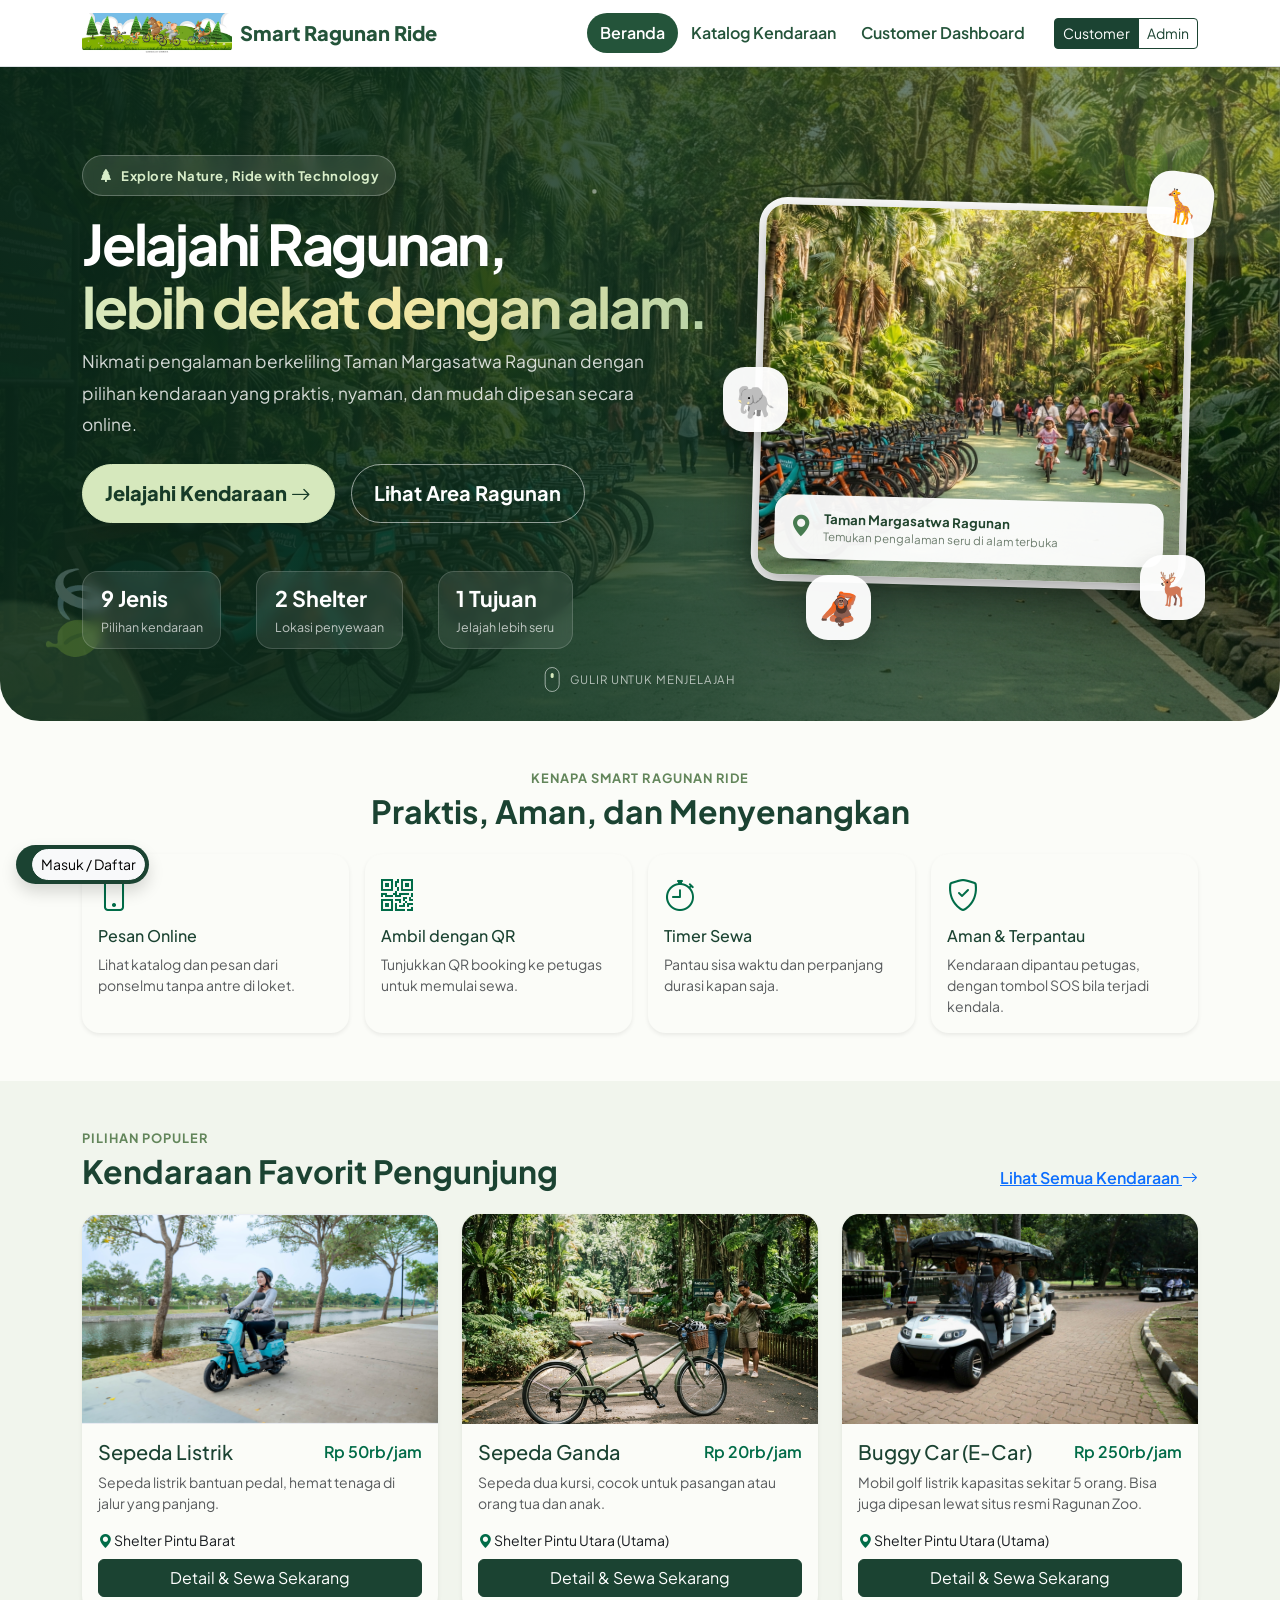
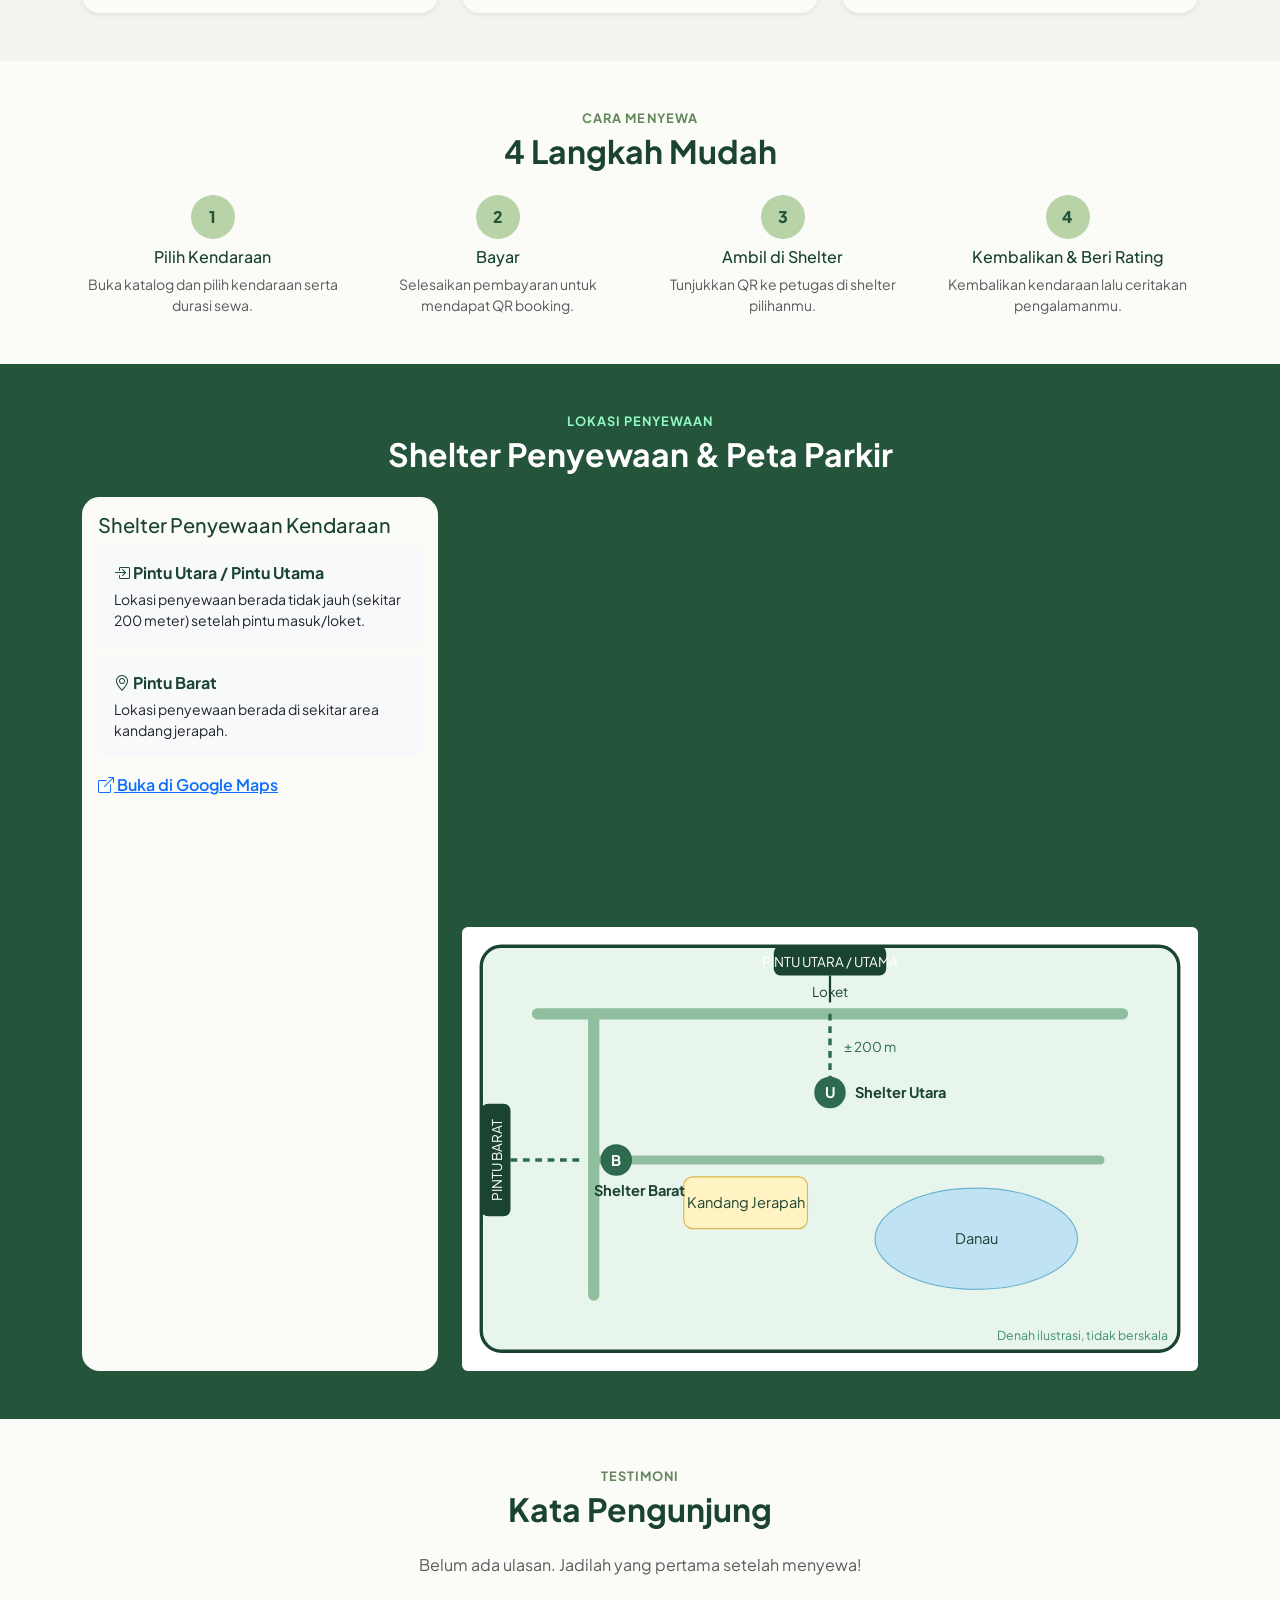
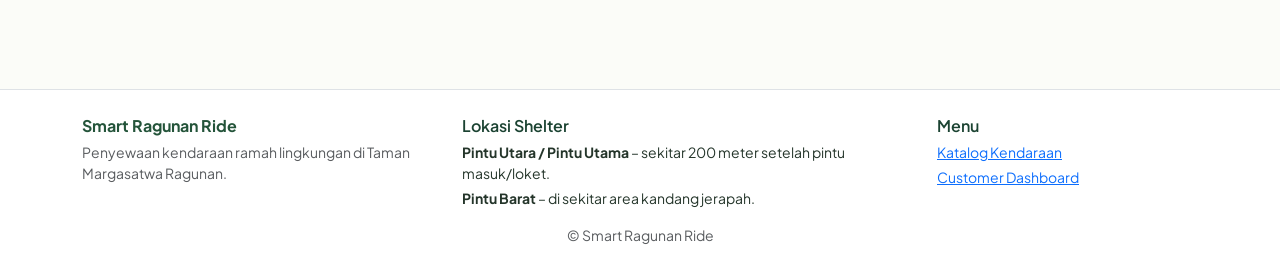
==== index.html @ 59504abb "Upload website pertama" ====
<!DOCTYPE html>
<html lang="id">
<head>
  <meta charset="UTF-8">
  <meta name="viewport" content="width=device-width, initial-scale=1">
  <meta name="description" content="Smart Ragunan Ride: penyewaan kendaraan ramah lingkungan di Taman Margasatwa Ragunan.">
  <title>Beranda | Smart Ragunan Ride</title>
  <link rel="preconnect" href="https://fonts.googleapis.com">
  <link href="https://fonts.googleapis.com/css2?family=Plus+Jakarta+Sans:wght@400;600;700;800&display=swap" rel="stylesheet">
  <link href="https://cdn.jsdelivr.net/npm/bootstrap@5.3.3/dist/css/bootstrap.min.css" rel="stylesheet">
  <link href="https://cdn.jsdelivr.net/npm/bootstrap-icons@1.11.3/font/bootstrap-icons.min.css" rel="stylesheet">
  <link rel="stylesheet" href="assets/css/style.css">
</head>
<body>
<header>
  <nav class="navbar navbar-expand-lg bg-white sticky-top border-bottom">
    <div class="container">
      <a class="navbar-brand d-flex align-items-center gap-2" href="index.html">
        <img src="assets/img/logo.jpg" alt="Logo" height="40" class="rounded" onerror="this.remove()">
        <span class="brand">Smart Ragunan Ride</span>
      </a>
      <button class="navbar-toggler" type="button" data-bs-toggle="collapse" data-bs-target="#mainNav" aria-controls="mainNav" aria-expanded="false" aria-label="Buka navigasi">
        <span class="navbar-toggler-icon"></span>
      </button>
      <div class="collapse navbar-collapse" id="mainNav">
        <ul class="navbar-nav ms-auto align-items-lg-center">
          <li class="nav-item"><a class="nav-link active" href="index.html">Beranda</a></li>
          <li class="nav-item"><a class="nav-link" href="katalog.html">Katalog Kendaraan</a></li>
          <li class="nav-item" data-only="customer"><a class="nav-link" href="dashboard.html">Customer Dashboard</a></li>
          <li class="nav-item" data-only="admin"><a class="nav-link" href="admin.html">Dashboard Admin</a></li>
          <li class="nav-item ms-lg-3">
            <div class="btn-group btn-group-sm" role="group" aria-label="Pilih peran">
              <button type="button" data-role="customer" class="btn btn-outline-primary">Customer</button>
              <button type="button" data-role="admin" class="btn btn-outline-primary">Admin</button>
            </div>
          </li>
        </ul>
      </div>
    </div>
  </nav>
</header>
<main>
  <!-- Hero: suasana hijau Ragunan -->
  <section class="hero hero-ragunan">
    <div class="hero-leaf hero-leaf-one" aria-hidden="true">🌿</div>
    <div class="hero-leaf hero-leaf-two" aria-hidden="true">🍃</div>
    <div class="container hero-inner">
      <div class="row align-items-center g-4">
        <div class="col-lg-7 hero-copy" data-reveal>
          <span class="hero-kicker"><i class="bi bi-tree-fill"></i> Explore Nature, Ride with Technology</span>
          <h1 class="display-4 fw-bold mt-3">Jelajahi Ragunan,<br><span>lebih dekat dengan alam.</span></h1>
          <p class="hero-description">Nikmati pengalaman berkeliling Taman Margasatwa Ragunan dengan pilihan kendaraan yang praktis, nyaman, dan mudah dipesan secara online.</p>
          <div class="d-flex flex-wrap gap-3 mt-4">
            <a href="katalog.html" class="btn btn-hero-primary btn-lg">Jelajahi Kendaraan <i class="bi bi-arrow-right"></i></a>
            <a href="#peta-parkir" class="btn btn-hero-ghost btn-lg">Lihat Area Ragunan</a>
          </div>
          <div class="hero-stats mt-5">
            <div><strong>9 Jenis</strong><span>Pilihan kendaraan</span></div>
            <div><strong>2 Shelter</strong><span>Lokasi penyewaan</span></div>
            <div><strong>1 Tujuan</strong><span>Jelajah lebih seru</span></div>
          </div>
        </div>
        <div class="col-lg-5 hero-visual" data-reveal>
          <div class="hero-photo-wrap">
            <img src="assets/img/kendaraan/RGN-SB01.jpg" alt="Jalur rindang dan deretan sepeda di lingkungan taman" class="hero-photo">
            <div class="photo-caption"><i class="bi bi-geo-alt-fill"></i><span><b>Taman Margasatwa Ragunan</b><small>Temukan pengalaman seru di alam terbuka</small></span></div>
          </div>
          <div class="animal-float animal-giraffe" aria-label="Ilustrasi jerapah">🦒</div>
          <div class="animal-float animal-elephant" aria-label="Ilustrasi gajah">🐘</div>
          <div class="animal-float animal-deer" aria-label="Ilustrasi rusa">🦌</div>
          <div class="animal-float animal-orangutan" aria-label="Ilustrasi orangutan">🦧</div>
        </div>
      </div>
      <div class="hero-scroll-hint"><span></span> Gulir untuk menjelajah</div>
    </div>
  </section>

  <!-- Keunggulan -->
  <section class="container py-5">
    <div class="text-center mb-4"><p class="eyebrow mb-1">Kenapa Smart Ragunan Ride</p><h2 class="fw-bold text-primary">Praktis, Aman, dan Menyenangkan</h2></div>
    <div class="row g-3">
      <div class="col-md-6 col-lg-3"><div class="card h-100 border-0 shadow-sm"><div class="card-body"><i class="bi bi-phone fs-2 text-success"></i><h3 class="h6 text-primary mt-2">Pesan Online</h3><p class="small text-muted mb-0">Lihat katalog dan pesan dari ponselmu tanpa antre di loket.</p></div></div></div>
      <div class="col-md-6 col-lg-3"><div class="card h-100 border-0 shadow-sm"><div class="card-body"><i class="bi bi-qr-code fs-2 text-success"></i><h3 class="h6 text-primary mt-2">Ambil dengan QR</h3><p class="small text-muted mb-0">Tunjukkan QR booking ke petugas untuk memulai sewa.</p></div></div></div>
      <div class="col-md-6 col-lg-3"><div class="card h-100 border-0 shadow-sm"><div class="card-body"><i class="bi bi-stopwatch fs-2 text-success"></i><h3 class="h6 text-primary mt-2">Timer Sewa</h3><p class="small text-muted mb-0">Pantau sisa waktu dan perpanjang durasi kapan saja.</p></div></div></div>
      <div class="col-md-6 col-lg-3"><div class="card h-100 border-0 shadow-sm"><div class="card-body"><i class="bi bi-shield-check fs-2 text-success"></i><h3 class="h6 text-primary mt-2">Aman &amp; Terpantau</h3><p class="small text-muted mb-0">Kendaraan dipantau petugas, dengan tombol SOS bila terjadi kendala.</p></div></div></div>
    </div>
  </section>

  <!-- Kendaraan populer -->
  <section id="katalog-populer" class="section-soft py-5">
    <div class="container">
      <div class="d-flex flex-wrap justify-content-between align-items-end gap-2 mb-4">
        <div><p class="eyebrow mb-1">Pilihan Populer</p><h2 class="fw-bold text-primary mb-0">Kendaraan Favorit Pengunjung</h2></div>
        <a href="katalog.html" class="fw-semibold">Lihat Semua Kendaraan <i class="bi bi-arrow-right"></i></a>
      </div>
      <div id="homeGrid" class="row g-4"></div>
    </div>
  </section>

  <!-- Alur -->
  <section class="container py-5">
    <div class="text-center mb-4"><p class="eyebrow mb-1">Cara Menyewa</p><h2 class="fw-bold text-primary">4 Langkah Mudah</h2></div>
    <div class="row g-4">
      <div class="col-6 col-lg-3"><div class="d-flex flex-column align-items-center text-center gap-2"><div class="step-no">1</div><h3 class="h6 text-primary mb-0">Pilih Kendaraan</h3><p class="small text-muted mb-0">Buka katalog dan pilih kendaraan serta durasi sewa.</p></div></div>
      <div class="col-6 col-lg-3"><div class="d-flex flex-column align-items-center text-center gap-2"><div class="step-no">2</div><h3 class="h6 text-primary mb-0">Bayar</h3><p class="small text-muted mb-0">Selesaikan pembayaran untuk mendapat QR booking.</p></div></div>
      <div class="col-6 col-lg-3"><div class="d-flex flex-column align-items-center text-center gap-2"><div class="step-no">3</div><h3 class="h6 text-primary mb-0">Ambil di Shelter</h3><p class="small text-muted mb-0">Tunjukkan QR ke petugas di shelter pilihanmu.</p></div></div>
      <div class="col-6 col-lg-3"><div class="d-flex flex-column align-items-center text-center gap-2"><div class="step-no">4</div><h3 class="h6 text-primary mb-0">Kembalikan &amp; Beri Rating</h3><p class="small text-muted mb-0">Kembalikan kendaraan lalu ceritakan pengalamanmu.</p></div></div>
    </div>
  </section>

  <!-- Shelter & peta parkir -->
  <section id="peta-parkir" class="section-dark py-5">
    <div class="container">
      <div class="text-center mb-4"><p class="eyebrow mb-1" style="color:#92f7c3">Lokasi Penyewaan</p><h2 class="fw-bold">Shelter Penyewaan &amp; Peta Parkir</h2></div>
      <div class="row g-4">
        <div class="col-lg-4">
          <div class="card text-body border-0 h-100"><div class="card-body">
            <h3 class="h5 text-primary">Shelter Penyewaan Kendaraan</h3>
            <div class="p-3 bg-light rounded mb-2"><p class="fw-bold text-primary mb-1"><i class="bi bi-box-arrow-in-right"></i> Pintu Utara / Pintu Utama</p><p class="small mb-0">Lokasi penyewaan berada tidak jauh (sekitar 200 meter) setelah pintu masuk/loket.</p></div>
            <div class="p-3 bg-light rounded mb-3"><p class="fw-bold text-primary mb-1"><i class="bi bi-geo-alt"></i> Pintu Barat</p><p class="small mb-0">Lokasi penyewaan berada di sekitar area kandang jerapah.</p></div>
            <a class="fw-semibold" target="_blank" rel="noopener" href="https://www.google.com/maps/search/?api=1&amp;query=Taman+Margasatwa+Ragunan"><i class="bi bi-box-arrow-up-right"></i> Buka di Google Maps</a>
          </div></div>
        </div>
        <div class="col-lg-8">
          <div class="ratio ratio-16x9 rounded overflow-hidden mb-3"><iframe title="Peta Taman Margasatwa Ragunan" loading="lazy" src="https://www.openstreetmap.org/export/embed.html?bbox=106.8120%2C-6.3220%2C106.8290%2C-6.3040&amp;layer=mapnik&amp;marker=-6.3125%2C106.8205"></iframe></div>
          <div class="bg-white rounded p-2"><svg viewBox="0 0 640 380" class="w-full h-auto" role="img" aria-label="Denah ilustrasi shelter penyewaan Ragunan">
<rect x="10" y="10" width="620" height="360" rx="18" fill="#e8f5ec" stroke="#1b4332" stroke-width="3"/>
<path d="M60 70 H580" stroke="#8fbf9f" stroke-width="10" stroke-linecap="round"/><path d="M110 70 V320" stroke="#8fbf9f" stroke-width="10" stroke-linecap="round"/><path d="M110 200 H560" stroke="#8fbf9f" stroke-width="8" stroke-linecap="round"/>
<ellipse cx="450" cy="270" rx="90" ry="45" fill="#bfe3f2" stroke="#6bb3d1"/><text x="450" y="275" text-anchor="middle" font-size="13" fill="#1b4332">Danau</text>
<rect x="190" y="215" width="110" height="46" rx="8" fill="#fff3c4" stroke="#d9b94a"/><text x="245" y="243" text-anchor="middle" font-size="13" fill="#1b4332">Kandang Jerapah</text>
<rect x="270" y="10" width="100" height="26" rx="6" fill="#1b4332"/><text x="320" y="28" text-anchor="middle" font-size="12" fill="#fff">PINTU UTARA / UTAMA</text>
<text x="320" y="55" text-anchor="middle" font-size="12" fill="#1b4332">Loket</text><path d="M320 36 V60" stroke="#1b4332" stroke-width="2"/>
<path d="M320 70 V130" stroke="#2d6a4f" stroke-width="3" stroke-dasharray="6 5"/><text x="332" y="104" font-size="12" fill="#2d6a4f">± 200 m</text>
<circle cx="320" cy="140" r="14" fill="#2d6a4f"/><text x="320" y="145" text-anchor="middle" font-size="13" fill="#fff" font-weight="700">U</text><text x="342" y="145" font-size="13" fill="#1b4332" font-weight="700">Shelter Utara</text>
<rect x="10" y="150" width="26" height="100" rx="6" fill="#1b4332"/><text x="23" y="205" font-size="12" fill="#fff" text-anchor="middle" transform="rotate(-90 23 200)">PINTU BARAT</text>
<path d="M36 200 H100" stroke="#2d6a4f" stroke-width="3" stroke-dasharray="6 5"/>
<circle cx="130" cy="200" r="14" fill="#2d6a4f"/><text x="130" y="205" text-anchor="middle" font-size="13" fill="#fff" font-weight="700">B</text><text x="110" y="232" font-size="13" fill="#1b4332" font-weight="700">Shelter Barat</text>
<text x="620" y="360" text-anchor="end" font-size="11" fill="#40916c">Denah ilustrasi, tidak berskala</text></svg></div>
        </div>
      </div>
    </div>
  </section>

  <!-- Testimoni -->
  <section class="container py-5">
    <div class="text-center mb-4"><p class="eyebrow mb-1">Testimoni</p><h2 class="fw-bold text-primary">Kata Pengunjung</h2></div>
    <div id="testiGrid" class="row g-4"><p id="testiEmpty" class="text-center text-muted">Belum ada ulasan. Jadilah yang pertama setelah menyewa!</p></div>
  </section>
</main>
<template id="homeCard">
  <div class="col-12 col-md-6 col-lg-4">
    <div class="card h-100 card-hover border-0 shadow-sm">
      <img data-attr="src:img,alt:title" data-fb class="card-img-top bike-img">
      <div class="card-body d-flex flex-column">
        <div class="d-flex justify-content-between gap-2"><h3 class="h5 text-primary" data-f="title"></h3><span class="fw-semibold text-success text-nowrap" data-f="priceText"></span></div>
        <p class="small text-muted flex-grow-1" data-f="desc"></p>
        <p class="small mb-2"><i class="bi bi-geo-alt-fill text-success"></i> <span data-f="shelter"></span></p>
        <a data-attr="href:detailUrl" class="btn btn-primary w-100">Detail &amp; Sewa Sekarang</a>
      </div>
    </div>
  </div>
</template>
<template id="testiCard">
  <div class="col-12 col-md-6 col-lg-4">
    <div class="card h-100 border-0 shadow-sm"><div class="card-body">
      <p class="fs-5 mb-1" style="color:#e7c268" data-f="stars"></p>
      <p class="fst-italic" data-f="quote"></p>
      <img data-attr="src:photo" alt="Foto ulasan" class="d-none rounded mb-2" height="110">
      <p class="fw-bold text-primary mb-0" data-f="name"></p>
      <p class="small text-muted mb-0" data-f="rent"></p>
    </div></div>
  </div>
</template>
<footer class="bg-white border-top mt-5 py-4">
  <div class="container">
    <div class="row g-4">
      <div class="col-md-4">
        <p class="fw-bold brand mb-1">Smart Ragunan Ride</p>
        <p class="small text-muted mb-0">Penyewaan kendaraan ramah lingkungan di Taman Margasatwa Ragunan.</p>
      </div>
      <div class="col-md-5">
        <p class="fw-semibold text-primary mb-1">Lokasi Shelter</p>
        <p class="small mb-1"><b>Pintu Utara / Pintu Utama</b> &ndash; sekitar 200 meter setelah pintu masuk/loket.</p>
        <p class="small mb-0"><b>Pintu Barat</b> &ndash; di sekitar area kandang jerapah.</p>
      </div>
      <div class="col-md-3">
        <p class="fw-semibold text-primary mb-1">Menu</p>
        <p class="small mb-1"><a href="katalog.html">Katalog Kendaraan</a></p>
        <p class="small mb-0"><a href="dashboard.html">Customer Dashboard</a></p>
      </div>
    </div>
    <p class="text-center small text-muted mt-3 mb-0">&copy; Smart Ragunan Ride</p>
  </div>
</footer>
<!-- Chip akun, tempat notifikasi, dan form login admin (ada di semua halaman) -->
<div class="position-fixed bottom-0 start-0 m-3 bg-primary text-white rounded-pill shadow d-flex align-items-center gap-2 ps-3 pe-1 py-1 small" style="z-index:1050">
  <span id="chipName" class="d-none"></span>
  <button id="logoutBtn" class="btn btn-sm btn-light rounded-pill d-none" type="button">Keluar</button>
  <a id="chipLogin" href="login.html" class="btn btn-sm btn-light rounded-pill d-none">Masuk / Daftar</a>
</div>
<div id="toasts" class="toast-container position-fixed top-0 end-0 p-3" style="margin-top:64px"></div>
<div class="modal fade" id="adminModal" tabindex="-1" aria-hidden="true">
  <div class="modal-dialog modal-dialog-centered modal-sm">
    <form id="adminForm" class="modal-content">
      <div class="modal-header"><h5 class="modal-title">Login Admin</h5><button type="button" class="btn-close" data-bs-dismiss="modal" aria-label="Tutup"></button></div>
      <div class="modal-body">
        <input id="admUser" class="form-control mb-2" placeholder="Username" autocomplete="username">
        <input id="admPass" type="password" class="form-control" placeholder="Password" autocomplete="current-password">
        <p id="admErr" class="text-danger small mt-2 mb-0"></p>
      </div>
      <div class="modal-footer"><button class="btn btn-primary w-100">Masuk</button></div>
    </form>
  </div>
</div>
<script src="https://cdn.jsdelivr.net/npm/bootstrap@5.3.3/dist/js/bootstrap.bundle.min.js"></script>
<script src="assets/js/core/storage.js"></script>
<script src="assets/js/core/ui.js"></script>
<script src="assets/js/features/01-auth.js"></script>
<script src="assets/js/features/15-notifications.js"></script>
<script src="assets/js/data/bikes.js"></script>
<script src="assets/js/pages/index.js"></script>
<script src="assets/js/core/motion.js"></script>
</body>
</html>
---- assets/css/style.css ----
/* ===== Smart Ragunan Ride - tema hijau di atas Bootstrap 5 ===== */
:root {
  --eco-dark: #012d1d; --eco: #1b4332; --eco-mid: #006c48; --eco-mint: #92f7c3; --eco-soft: #f1f4f9; --eco-gold: #e7c268;
  --bs-primary: #1b4332; --bs-primary-rgb: 27, 67, 50;
  --bs-success: #006c48; --bs-success-rgb: 0, 108, 72;
  --bs-danger: #ba1a1a; --bs-danger-rgb: 186, 26, 26;
  --bs-body-bg: #f7f9ff; --bs-body-color: #181c20;
  --bs-body-font-family: 'Plus Jakarta Sans', system-ui, sans-serif;
  --bs-link-color: #006c48; --bs-link-hover-color: #012d1d;
}
html { scroll-behavior: smooth; }
body { padding-bottom: 0; }
.btn-primary { --bs-btn-bg: #1b4332; --bs-btn-border-color: #1b4332; --bs-btn-hover-bg: #012d1d; --bs-btn-hover-border-color: #012d1d; --bs-btn-active-bg: #012d1d; --bs-btn-active-border-color: #012d1d; --bs-btn-disabled-bg: #1b4332; --bs-btn-disabled-border-color: #1b4332; }
.btn-outline-primary { --bs-btn-color: #1b4332; --bs-btn-border-color: #1b4332; --bs-btn-hover-bg: #1b4332; --bs-btn-hover-border-color: #1b4332; --bs-btn-active-bg: #1b4332; --bs-btn-active-border-color: #1b4332; }
.btn-success { --bs-btn-bg: #006c48; --bs-btn-border-color: #006c48; --bs-btn-hover-bg: #00513a; --bs-btn-hover-border-color: #00513a; --bs-btn-active-bg: #00513a; --bs-btn-active-border-color: #00513a; }
.btn-outline-success { --bs-btn-color: #006c48; --bs-btn-border-color: #006c48; --bs-btn-hover-bg: #006c48; --bs-btn-hover-border-color: #006c48; --bs-btn-active-bg: #006c48; --bs-btn-active-border-color: #006c48; }
.text-primary { color: #1b4332 !important; }
.nav-pills { --bs-nav-pills-link-active-bg: #1b4332; }

.navbar .nav-link { color: var(--eco); font-weight: 600; padding-inline: .8rem !important; }
.navbar .nav-link:hover { color: var(--eco-mid); }
.navbar .nav-link.active { color: #fff; background: var(--eco); border-radius: 2rem; }
.brand { color: var(--eco); font-weight: 800; }

.hero { background: linear-gradient(135deg, #012d1d 0%, #1b4332 60%, #006c48 100%); color: #fff; }
.hero img { border-radius: 1.25rem; box-shadow: 0 12px 30px rgba(0, 0, 0, .3); }
.eyebrow { color: var(--eco-mid); letter-spacing: .08em; text-transform: uppercase; font-weight: 700; font-size: .8rem; }
.section-soft { background: var(--eco-soft); }
.section-dark { background: var(--eco); color: #fff; }

.card-hover { transition: transform .2s, box-shadow .2s; }
.card-hover:hover { transform: translateY(-3px); box-shadow: 0 .6rem 1.2rem rgba(0, 0, 0, .12) !important; }
.bike-img { height: 210px; object-fit: cover; background: #ebeef3; }
.step-no { width: 44px; height: 44px; border-radius: 50%; background: var(--eco-mint); color: var(--eco); font-weight: 800; display: flex; align-items: center; justify-content: center; }

.timer { font-size: 3rem; font-weight: 800; color: var(--eco); font-variant-numeric: tabular-nums; }
.avatar { width: 64px; height: 64px; border-radius: 50%; background: var(--eco); color: #fff; font-size: 1.6rem; font-weight: 800; display: flex; align-items: center; justify-content: center; }
.star-btn { background: none; border: 0; font-size: 2.2rem; line-height: 1; padding: 0 .15rem; }
.photo-box { border: 2px dashed #c1c8c2; border-radius: .8rem; padding: 1.2rem; text-align: center; cursor: pointer; }
.telemetry { background: var(--eco); color: #fff; border-radius: .8rem; padding: .8rem; font-size: .85rem; overflow-x: auto; }
#bikeGrid, #homeGrid { --bs-gutter-y: 1.5rem; }


/* ===== Ragunan Nature Experience & Motion ===== */
:root{
  --eco-dark:#153b2b;
  --eco:#24543a;
  --eco-mid:#477b50;
  --eco-mint:#b8d3a7;
  --eco-soft:#f3f6ef;
  --eco-gold:#e7c77b;
  --bs-body-bg:#fbfcf8;
}
body{background:#fbfcf8;color:#24352a}
.navbar{backdrop-filter:blur(14px);box-shadow:0 5px 22px rgba(20,55,35,.06)}
.navbar .nav-link{transition:color .25s ease,background .25s ease,transform .25s ease}
.navbar .nav-link:hover{transform:translateY(-2px)}
.hero-ragunan{
  position:relative;isolation:isolate;overflow:hidden;color:#fff;
  background:
    linear-gradient(90deg,rgba(10,39,25,.94) 0%,rgba(13,49,30,.84) 47%,rgba(12,43,28,.42) 100%),
    url('../img/RGN-SB01.jpg') center 48%/cover no-repeat;
  min-height:650px;padding:5.5rem 0 4.5rem;
}
.hero-ragunan:before,.hero-ragunan:after{content:"";position:absolute;z-index:-1;pointer-events:none;border-radius:50%;filter:blur(2px)}
.hero-ragunan:before{width:360px;height:360px;right:-130px;top:-170px;background:rgba(173,207,137,.13)}
.hero-ragunan:after{width:280px;height:280px;left:-130px;bottom:-160px;background:rgba(173,207,137,.12)}
.hero-inner{position:relative}
.hero-kicker{display:inline-flex;align-items:center;gap:.55rem;padding:.6rem 1rem;border:1px solid rgba(255,255,255,.25);border-radius:50px;background:rgba(255,255,255,.1);color:#d8edc9;font-size:.82rem;font-weight:700;letter-spacing:.04em}
.hero-ragunan h1{line-height:1.13;letter-spacing:-.04em;max-width:720px}
.hero-ragunan h1 span{color:#c7e3a9}
.hero-description{font-size:1.08rem;line-height:1.8;color:rgba(255,255,255,.82);max-width:590px}
.btn-hero-primary{background:#d6e8bd;color:#173b28;border:1px solid #d6e8bd;border-radius:50px;padding:.85rem 1.4rem;font-weight:800;box-shadow:0 12px 25px rgba(0,0,0,.14);transition:transform .25s,box-shadow .25s}
.btn-hero-primary:hover{background:#e7f1d8;color:#173b28;transform:translateY(-3px);box-shadow:0 16px 30px rgba(0,0,0,.2)}
.btn-hero-ghost{border:1px solid rgba(255,255,255,.55);color:#fff;border-radius:50px;padding:.85rem 1.4rem;font-weight:700;transition:background .25s,transform .25s}
.btn-hero-ghost:hover{background:rgba(255,255,255,.14);color:#fff;transform:translateY(-3px)}
.hero-stats{display:flex;flex-wrap:wrap;gap:2.2rem}
.hero-stats div{display:flex;flex-direction:column;gap:.15rem}
.hero-stats strong{font-size:1.35rem;color:#fff}
.hero-stats span{font-size:.78rem;color:rgba(255,255,255,.7)}
.hero-visual{position:relative;padding:1rem 1.25rem 2rem}
.hero-photo-wrap{position:relative;border:7px solid rgba(255,255,255,.88);border-radius:28px;box-shadow:0 25px 65px rgba(0,0,0,.32);transform:rotate(1.5deg);animation:photoFloat 6s ease-in-out infinite}
.hero-photo{display:block;width:100%;height:370px;object-fit:cover;border-radius:19px}
.photo-caption{position:absolute;left:16px;right:16px;bottom:16px;display:flex;align-items:center;gap:.7rem;padding:.85rem 1rem;border-radius:16px;background:rgba(255,255,255,.94);color:#21452e;box-shadow:0 8px 25px rgba(0,0,0,.13)}
.photo-caption>i{font-size:1.35rem;color:#477b50}
.photo-caption span{display:flex;flex-direction:column;font-size:.82rem}
.photo-caption small{color:#6d7d6e}
.animal-float{position:absolute;display:grid;place-items:center;width:65px;height:65px;border-radius:22px;background:rgba(255,255,255,.96);font-size:2rem;box-shadow:0 12px 28px rgba(0,0,0,.2);animation:animalBob 4s ease-in-out infinite}
.animal-giraffe{top:-14px;right:-3px;transform:rotate(8deg)}
.animal-elephant{left:-12px;top:42%;animation-delay:-1s}
.animal-deer{right:5px;bottom:-2px;animation-delay:-2s}
.animal-orangutan{left:15%;bottom:-22px;animation-delay:-.6s}
.hero-leaf{position:absolute;z-index:-1;opacity:.25;font-size:5rem;animation:leafSway 7s ease-in-out infinite}
.hero-leaf-one{right:5%;top:8%}.hero-leaf-two{left:2%;bottom:8%;animation-delay:-3s}
.hero-scroll-hint{position:absolute;bottom:-2.7rem;left:50%;transform:translateX(-50%);display:flex;align-items:center;gap:.65rem;color:rgba(255,255,255,.65);font-size:.72rem;letter-spacing:.08em;text-transform:uppercase}
.hero-scroll-hint span{height:25px;width:15px;border:1px solid rgba(255,255,255,.55);border-radius:20px;position:relative}
.hero-scroll-hint span:after{content:"";position:absolute;top:5px;left:5px;width:3px;height:5px;border-radius:5px;background:#d6e8bd;animation:scrollDot 1.5s infinite}
.eyebrow{color:#63865b}
.section-soft{background:#f1f5ed}
.card{border-radius:1.1rem;overflow:hidden}
.card-hover{transition:transform .35s cubic-bezier(.2,.8,.2,1),box-shadow .35s}
.card-hover:hover{transform:translateY(-8px);box-shadow:0 18px 35px rgba(28,65,40,.13)!important}
.bike-img{transition:transform .55s ease}
.card-hover:hover .bike-img{transform:scale(1.035)}
/* Reveal saat elemen memasuki layar */
[data-reveal]{opacity:0;transform:translateY(24px);transition:opacity .7s ease,transform .7s cubic-bezier(.2,.75,.25,1)}
[data-reveal].is-visible{opacity:1;transform:translateY(0)}
.hero-copy[data-reveal]{transition-delay:.08s}.hero-visual[data-reveal]{transition-delay:.2s}
.feature-card .card-body>i{display:inline-block;transition:transform .35s}
.feature-card:hover .card-body>i{transform:translateY(-5px) rotate(-7deg)}
@keyframes photoFloat{0%,100%{translate:0 0}50%{translate:0 -9px}}
@keyframes animalBob{0%,100%{translate:0 0}50%{translate:0 -10px}}
@keyframes leafSway{0%,100%{rotate:-8deg}50%{rotate:9deg}}
@keyframes scrollDot{0%{transform:translateY(0);opacity:1}100%{transform:translateY(9px);opacity:0}}
@media(max-width:767.98px){
 .hero-ragunan{min-height:auto;padding:4rem 0 5rem;background-position:55% center}
 .hero-ragunan h1{font-size:2.55rem}
 .hero-description{font-size:.98rem}
 .hero-visual{margin-top:1rem;padding:1rem 1rem 2rem}
 .hero-photo{height:270px}
 .animal-float{width:52px;height:52px;border-radius:17px;font-size:1.6rem}
 .animal-elephant{left:-5px}.animal-giraffe{right:-2px}
 .hero-stats{gap:1.2rem}
 .hero-scroll-hint{bottom:-3rem;white-space:nowrap}
}
@media(prefers-reduced-motion:reduce){
 *,*::before,*::after{scroll-behavior:auto!important;animation-duration:.01ms!important;animation-iteration-count:1!important;transition-duration:.01ms!important}
 [data-reveal]{opacity:1;transform:none}
}

/* ==========================================================
   TAMBAHAN - tempel di BARIS PALING BAWAH assets/css/style.css
   (tidak mengubah kode lama, hanya menimpa lewat urutan)
   ========================================================== */

/* 1) Foto latar hero: path diperbaiki (+ cadangan warna bila foto tidak ada) */
.hero-ragunan{
  background:
    linear-gradient(90deg,rgba(10,39,25,.94) 0%,rgba(13,49,30,.80) 47%,rgba(12,43,28,.38) 100%),
    url('../img/kendaraan/RGN-SB01.jpg') center 48%/cover no-repeat,
    linear-gradient(135deg,#153b2b,#24543a 60%,#477b50);
  border-radius:0 0 2.5rem 2.5rem;
}

/* 2) Konten hero & seksi lain tampil otomatis tanpa menunggu JavaScript */
@keyframes revealUp{
  from{opacity:0;transform:translateY(28px)}
  to{opacity:1;transform:translateY(0)}
}
[data-reveal]{
  opacity:1;
  transform:none;
  animation:revealUp .9s cubic-bezier(.2,.75,.25,1) both;
}
.hero-copy[data-reveal]{animation-delay:.1s}
.hero-visual[data-reveal]{animation-delay:.3s}

/* Browser yang mendukung: elemen di bawah layar muncul saat digulir */
@supports (animation-timeline: view()){
  [data-reveal]{
    animation:revealUp linear both;
    animation-timeline:view();
    animation-range:entry 0% cover 28%;
    animation-delay:0s;
  }
}

/* 3) Percantik bagian hero */
.hero-inner::before{
  content:"";position:absolute;inset:-40px 0 0 0;z-index:-1;pointer-events:none;
  background:
    radial-gradient(circle at 12% 30%,rgba(214,232,189,.55) 0 2px,transparent 3px),
    radial-gradient(circle at 28% 72%,rgba(214,232,189,.45) 0 2px,transparent 3px),
    radial-gradient(circle at 46% 18%,rgba(255,255,255,.45) 0 1.5px,transparent 3px),
    radial-gradient(circle at 63% 80%,rgba(214,232,189,.45) 0 2px,transparent 3px),
    radial-gradient(circle at 82% 38%,rgba(255,255,255,.4) 0 1.5px,transparent 3px),
    radial-gradient(circle at 92% 70%,rgba(214,232,189,.5) 0 2px,transparent 3px);
  animation:firefly 5s ease-in-out infinite alternate;
}
@keyframes firefly{
  from{opacity:.35;transform:translateY(0)}
  to{opacity:1;transform:translateY(-14px)}
}

.hero-ragunan h1 span{
  background:linear-gradient(90deg,#d6e8bd,#f3e7a4,#b8d3a7);
  -webkit-background-clip:text;background-clip:text;
  -webkit-text-fill-color:transparent;color:transparent;
}
.hero-kicker{backdrop-filter:blur(6px);box-shadow:0 6px 18px rgba(0,0,0,.15)}
.btn-hero-primary{animation:ctaPulse 2.6s ease-in-out infinite}
@keyframes ctaPulse{
  0%,100%{box-shadow:0 12px 25px rgba(0,0,0,.14),0 0 0 0 rgba(214,232,189,.55)}
  50%{box-shadow:0 12px 25px rgba(0,0,0,.14),0 0 0 12px rgba(214,232,189,0)}
}
.hero-stats div{
  padding:.7rem 1.1rem;border-radius:1rem;
  background:rgba(255,255,255,.09);border:1px solid rgba(255,255,255,.16);
  backdrop-filter:blur(6px);
}
.hero-photo-wrap{background:rgba(255,255,255,.88)}
.hero-photo{background:linear-gradient(135deg,#477b50,#153b2b);min-height:270px}

@media(max-width:767.98px){
  .hero-ragunan{border-radius:0 0 1.6rem 1.6rem}
  .hero-stats div{padding:.55rem .8rem}
}
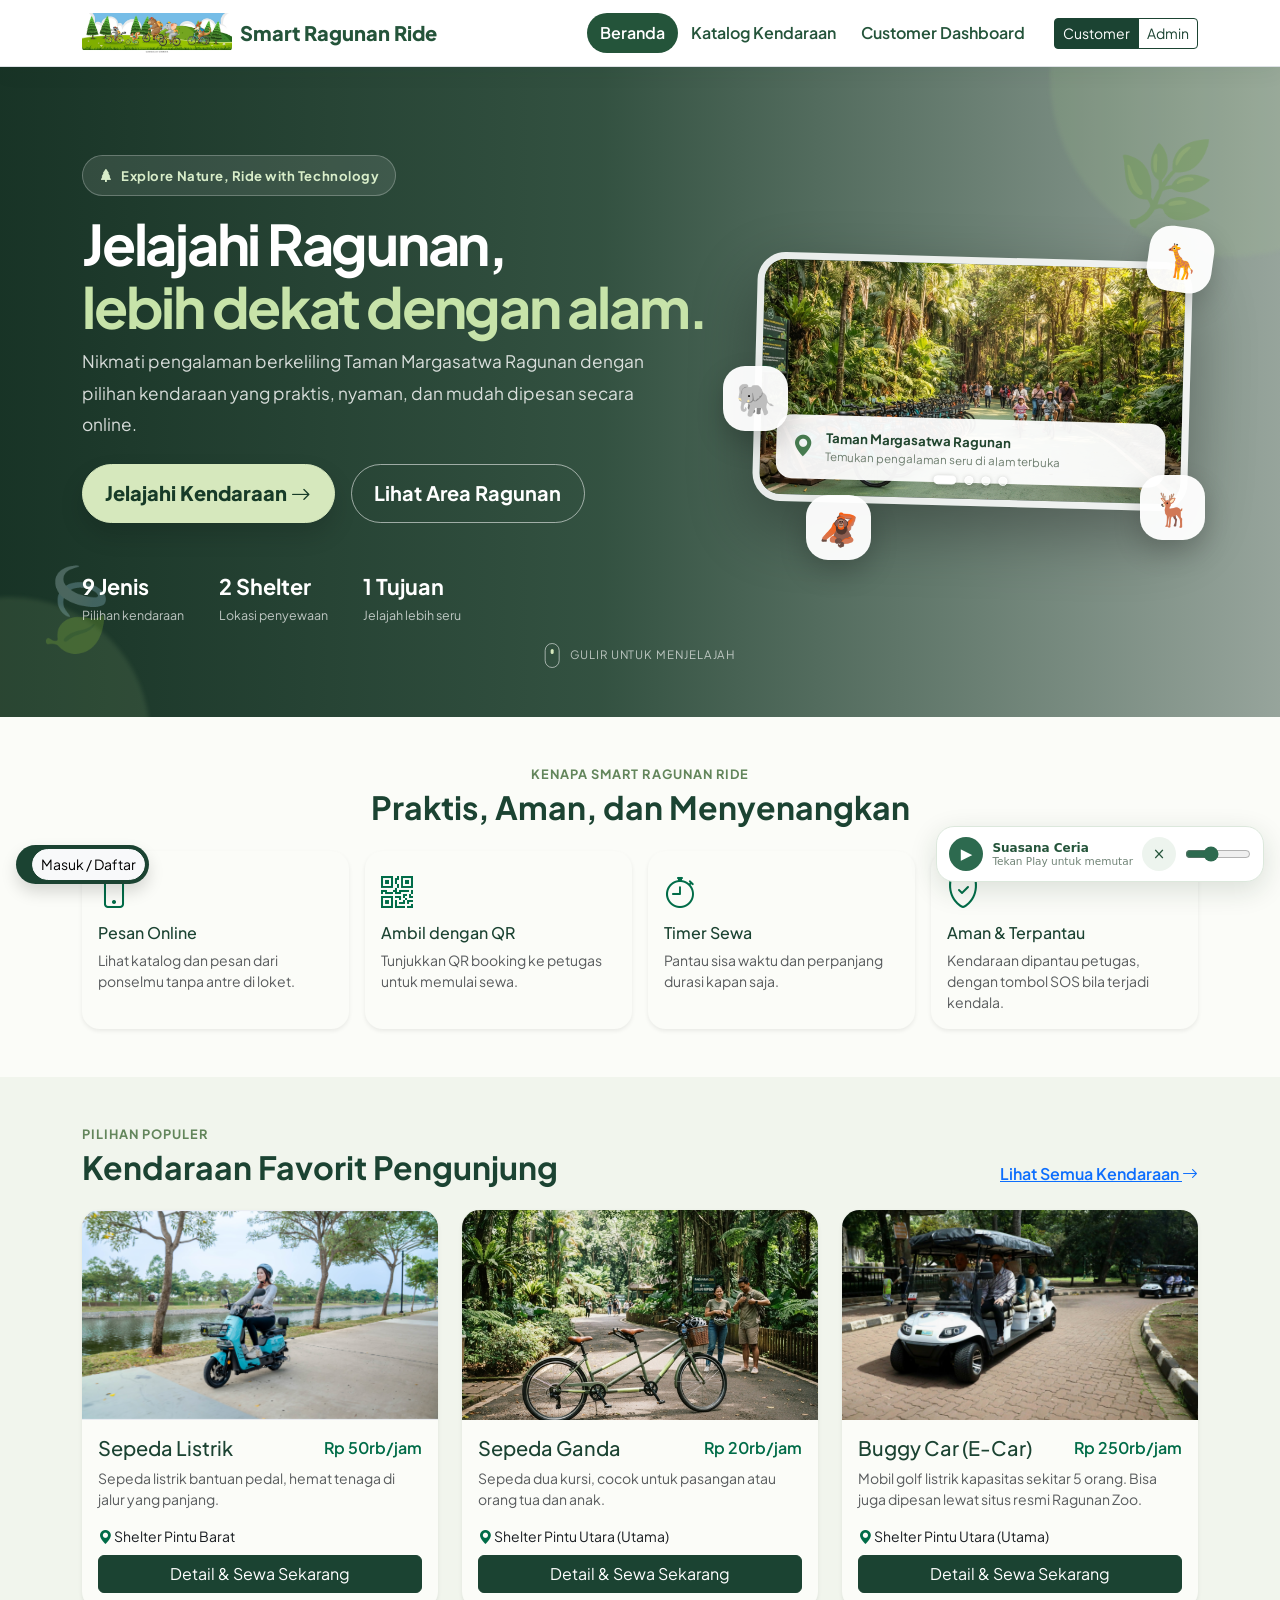
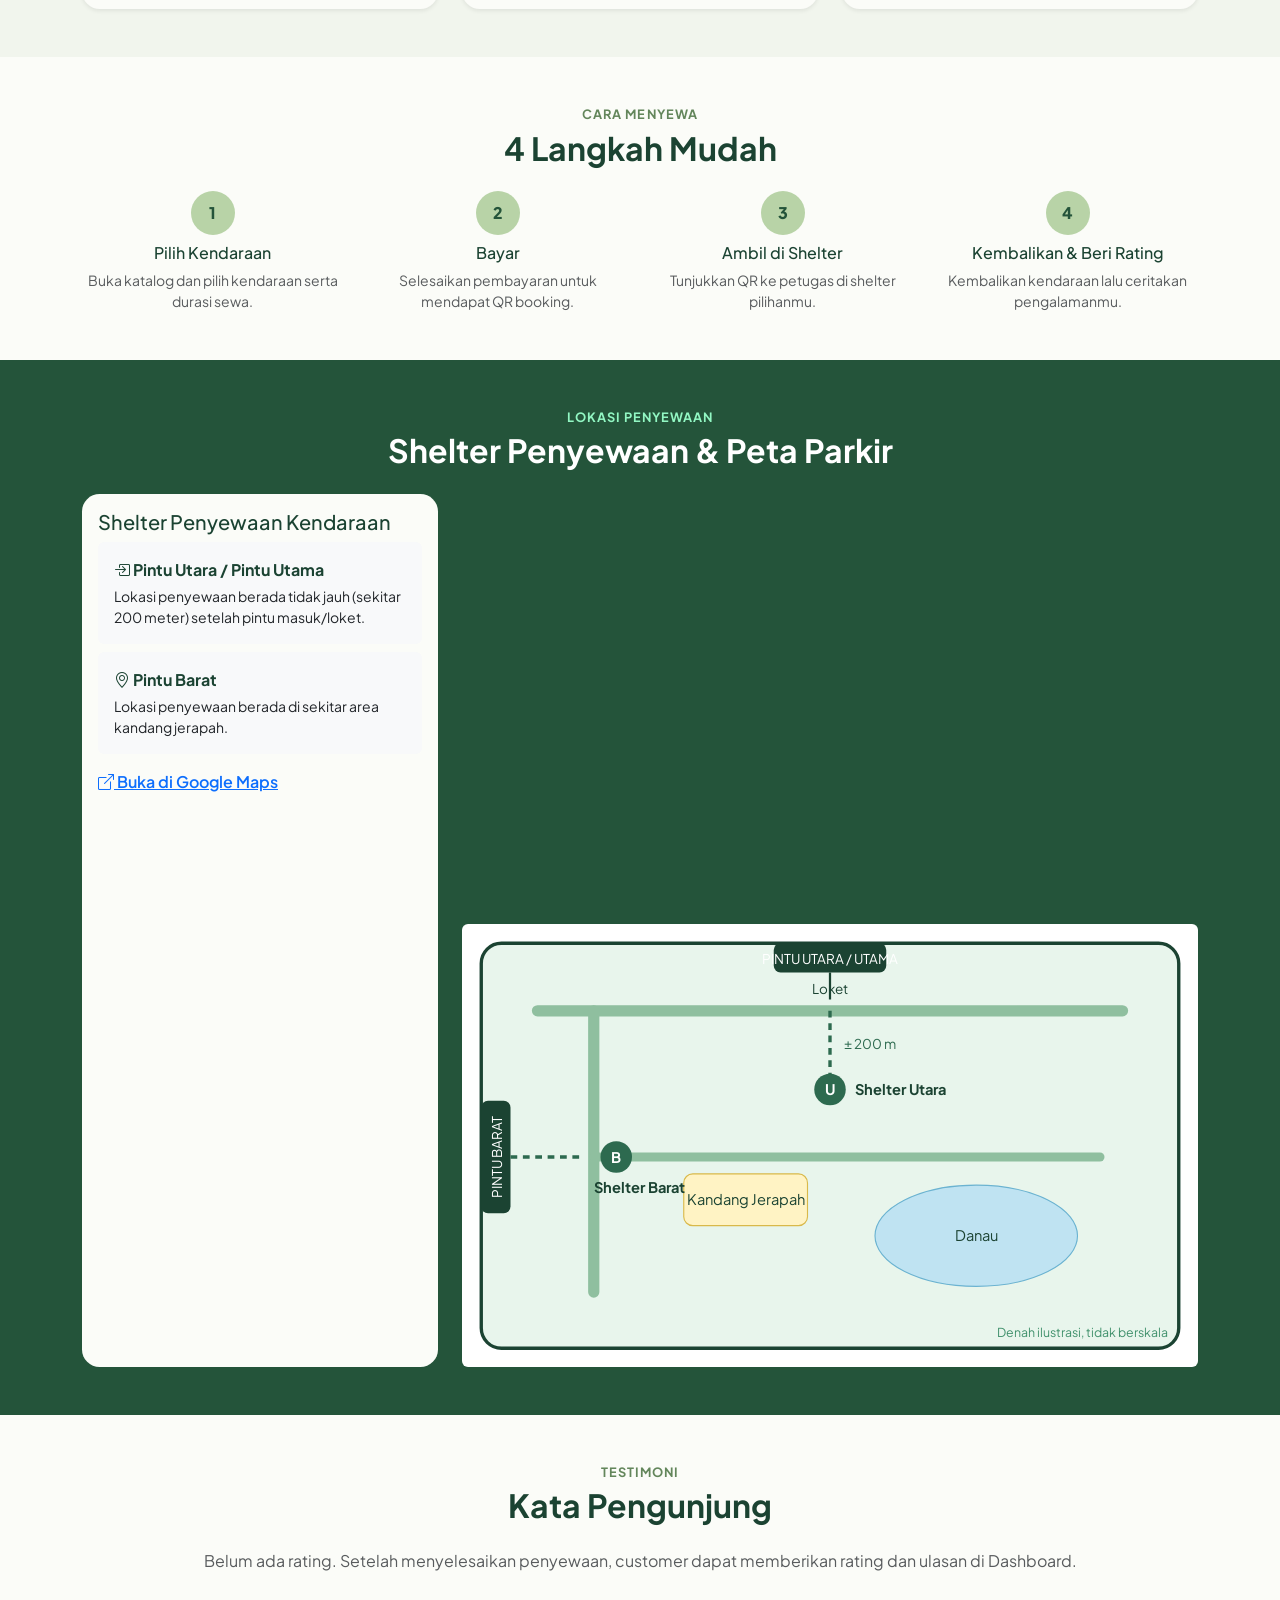
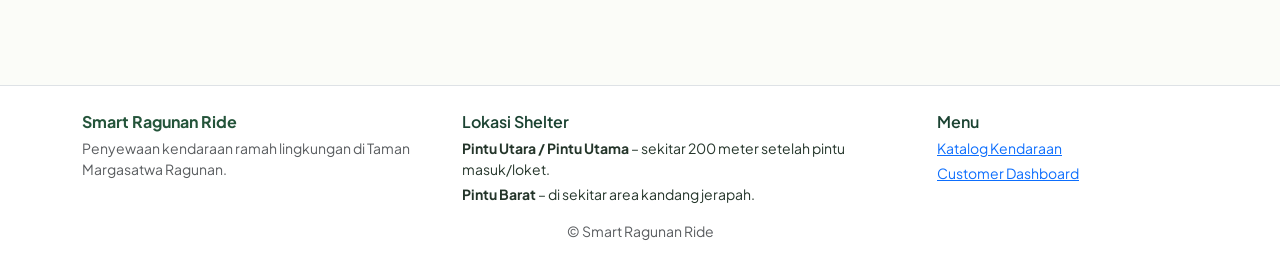
==== commit faa28b93: "Update admin dashboard" ====
--- a/index.html
+++ b/index.html
@@ -10,6 +10,7 @@
   <link href="https://cdn.jsdelivr.net/npm/bootstrap@5.3.3/dist/css/bootstrap.min.css" rel="stylesheet">
   <link href="https://cdn.jsdelivr.net/npm/bootstrap-icons@1.11.3/font/bootstrap-icons.min.css" rel="stylesheet">
   <link rel="stylesheet" href="assets/css/style.css">
+  <link rel="stylesheet" href="assets/css/slideshow.css">
 </head>
 <body>
 <header>
@@ -61,9 +62,18 @@
           </div>
         </div>
         <div class="col-lg-5 hero-visual" data-reveal>
-          <div class="hero-photo-wrap">
-            <img src="assets/img/kendaraan/RGN-SB01.jpg" alt="Jalur rindang dan deretan sepeda di lingkungan taman" class="hero-photo">
+          <div class="hero-photo-wrap srr-fade-slideshow" data-srr-slideshow aria-label="Galeri Smart Ragunan Ride">
+            <img src="assets/img/kendaraan/RGN-SB01.jpg" alt="Sepeda untuk berkeliling Ragunan" class="hero-photo srr-slide is-active">
+            <img src="assets/img/kendaraan/RGN-EB03.jpg" alt="Sepeda listrik Smart Ragunan Ride" class="hero-photo srr-slide">
+            <img src="assets/img/kendaraan/RGN-BG06.jpg" alt="Buggy car untuk pengunjung Ragunan" class="hero-photo srr-slide">
+            <img src="assets/img/kendaraan/RGN-SG02.jpg" alt="Sepeda ganda untuk berkeliling Ragunan" class="hero-photo srr-slide">
             <div class="photo-caption"><i class="bi bi-geo-alt-fill"></i><span><b>Taman Margasatwa Ragunan</b><small>Temukan pengalaman seru di alam terbuka</small></span></div>
+            <div class="srr-slide-dots" aria-label="Navigasi slideshow">
+              <button type="button" class="is-active" aria-label="Tampilkan gambar 1"></button>
+              <button type="button" aria-label="Tampilkan gambar 2"></button>
+              <button type="button" aria-label="Tampilkan gambar 3"></button>
+              <button type="button" aria-label="Tampilkan gambar 4"></button>
+            </div>
           </div>
           <div class="animal-float animal-giraffe" aria-label="Ilustrasi jerapah">🦒</div>
           <div class="animal-float animal-elephant" aria-label="Ilustrasi gajah">🐘</div>
@@ -220,5 +230,7 @@
 <script src="assets/js/data/bikes.js"></script>
 <script src="assets/js/pages/index.js"></script>
 <script src="assets/js/core/motion.js"></script>
+<script src="assets/js/features/slideshow.js"></script>
+<script src="assets/js/features/music-player.js"></script>
 </body>
 </html>
--- a/assets/css/style.css
+++ b/assets/css/style.css
@@ -127,81 +127,3 @@
  *,*::before,*::after{scroll-behavior:auto!important;animation-duration:.01ms!important;animation-iteration-count:1!important;transition-duration:.01ms!important}
  [data-reveal]{opacity:1;transform:none}
 }
-
-/* ==========================================================
-   TAMBAHAN - tempel di BARIS PALING BAWAH assets/css/style.css
-   (tidak mengubah kode lama, hanya menimpa lewat urutan)
-   ========================================================== */
-
-/* 1) Foto latar hero: path diperbaiki (+ cadangan warna bila foto tidak ada) */
-.hero-ragunan{
-  background:
-    linear-gradient(90deg,rgba(10,39,25,.94) 0%,rgba(13,49,30,.80) 47%,rgba(12,43,28,.38) 100%),
-    url('../img/kendaraan/RGN-SB01.jpg') center 48%/cover no-repeat,
-    linear-gradient(135deg,#153b2b,#24543a 60%,#477b50);
-  border-radius:0 0 2.5rem 2.5rem;
-}
-
-/* 2) Konten hero & seksi lain tampil otomatis tanpa menunggu JavaScript */
-@keyframes revealUp{
-  from{opacity:0;transform:translateY(28px)}
-  to{opacity:1;transform:translateY(0)}
-}
-[data-reveal]{
-  opacity:1;
-  transform:none;
-  animation:revealUp .9s cubic-bezier(.2,.75,.25,1) both;
-}
-.hero-copy[data-reveal]{animation-delay:.1s}
-.hero-visual[data-reveal]{animation-delay:.3s}
-
-/* Browser yang mendukung: elemen di bawah layar muncul saat digulir */
-@supports (animation-timeline: view()){
-  [data-reveal]{
-    animation:revealUp linear both;
-    animation-timeline:view();
-    animation-range:entry 0% cover 28%;
-    animation-delay:0s;
-  }
-}
-
-/* 3) Percantik bagian hero */
-.hero-inner::before{
-  content:"";position:absolute;inset:-40px 0 0 0;z-index:-1;pointer-events:none;
-  background:
-    radial-gradient(circle at 12% 30%,rgba(214,232,189,.55) 0 2px,transparent 3px),
-    radial-gradient(circle at 28% 72%,rgba(214,232,189,.45) 0 2px,transparent 3px),
-    radial-gradient(circle at 46% 18%,rgba(255,255,255,.45) 0 1.5px,transparent 3px),
-    radial-gradient(circle at 63% 80%,rgba(214,232,189,.45) 0 2px,transparent 3px),
-    radial-gradient(circle at 82% 38%,rgba(255,255,255,.4) 0 1.5px,transparent 3px),
-    radial-gradient(circle at 92% 70%,rgba(214,232,189,.5) 0 2px,transparent 3px);
-  animation:firefly 5s ease-in-out infinite alternate;
-}
-@keyframes firefly{
-  from{opacity:.35;transform:translateY(0)}
-  to{opacity:1;transform:translateY(-14px)}
-}
-
-.hero-ragunan h1 span{
-  background:linear-gradient(90deg,#d6e8bd,#f3e7a4,#b8d3a7);
-  -webkit-background-clip:text;background-clip:text;
-  -webkit-text-fill-color:transparent;color:transparent;
-}
-.hero-kicker{backdrop-filter:blur(6px);box-shadow:0 6px 18px rgba(0,0,0,.15)}
-.btn-hero-primary{animation:ctaPulse 2.6s ease-in-out infinite}
-@keyframes ctaPulse{
-  0%,100%{box-shadow:0 12px 25px rgba(0,0,0,.14),0 0 0 0 rgba(214,232,189,.55)}
-  50%{box-shadow:0 12px 25px rgba(0,0,0,.14),0 0 0 12px rgba(214,232,189,0)}
-}
-.hero-stats div{
-  padding:.7rem 1.1rem;border-radius:1rem;
-  background:rgba(255,255,255,.09);border:1px solid rgba(255,255,255,.16);
-  backdrop-filter:blur(6px);
-}
-.hero-photo-wrap{background:rgba(255,255,255,.88)}
-.hero-photo{background:linear-gradient(135deg,#477b50,#153b2b);min-height:270px}
-
-@media(max-width:767.98px){
-  .hero-ragunan{border-radius:0 0 1.6rem 1.6rem}
-  .hero-stats div{padding:.55rem .8rem}
-}
--- a/assets/css/slideshow.css
+++ b/assets/css/slideshow.css
@@ -0,0 +1,77 @@
+/* Smart Ragunan Ride - slideshow Fade (homepage & katalog) */
+.srr-fade-slideshow { position: relative; overflow: hidden; }
+.srr-fade-slideshow .srr-slide {
+  position: absolute;
+  inset: 0;
+  opacity: 0;
+  visibility: hidden;
+  transition: opacity 1s ease-in-out, visibility 1s ease-in-out;
+  pointer-events: none;
+}
+.srr-fade-slideshow .srr-slide.is-active {
+  position: relative;
+  opacity: 1;
+  visibility: visible;
+  pointer-events: auto;
+}
+.hero-photo-wrap.srr-fade-slideshow { isolation: isolate; }
+.hero-photo-wrap.srr-fade-slideshow .hero-photo {
+  width: 100%;
+  height: 100%;
+  object-fit: cover;
+}
+.srr-slide-dots {
+  position: absolute;
+  z-index: 5;
+  left: 50%;
+  bottom: 14px;
+  transform: translateX(-50%);
+  display: flex;
+  gap: 8px;
+}
+.srr-slide-dots button {
+  width: 9px;
+  height: 9px;
+  padding: 0;
+  border: 1px solid #fff;
+  border-radius: 50%;
+  background: rgba(255,255,255,.55);
+  box-shadow: 0 1px 5px rgba(0,0,0,.25);
+}
+.srr-slide-dots button.is-active { width: 23px; border-radius: 10px; background: #fff; }
+.srr-catalog-slideshow {
+  position: relative;
+  min-height: 300px;
+  height: clamp(300px, 36vw, 440px);
+  overflow: hidden;
+  border-radius: 20px;
+  background: #1b4332;
+  box-shadow: 0 10px 30px rgba(0,0,0,.12);
+}
+.srr-catalog-slide { width: 100%; height: 100%; }
+.srr-catalog-slide img {
+  width: 100%;
+  height: 100%;
+  object-fit: cover;
+  display: block;
+}
+.srr-catalog-slide::after {
+  content: "";
+  position: absolute;
+  inset: 0;
+  background: linear-gradient(90deg, rgba(8,35,24,.78), rgba(8,35,24,.34) 55%, rgba(8,35,24,.04));
+}
+.srr-catalog-caption {
+  position: absolute;
+  z-index: 2;
+  left: clamp(22px, 5vw, 58px);
+  bottom: clamp(45px, 7vw, 70px);
+  max-width: 520px;
+  color: #fff;
+  text-shadow: 0 2px 12px rgba(0,0,0,.3);
+}
+.srr-catalog-caption h2 { color: #fff; font-size: clamp(1.5rem, 3.2vw, 2.6rem); font-weight: 800; }
+.srr-catalog-caption p { max-width: 440px; margin-bottom: 0; color: rgba(255,255,255,.92); }
+@media (prefers-reduced-motion: reduce) {
+  .srr-fade-slideshow .srr-slide { transition: none; }
+}
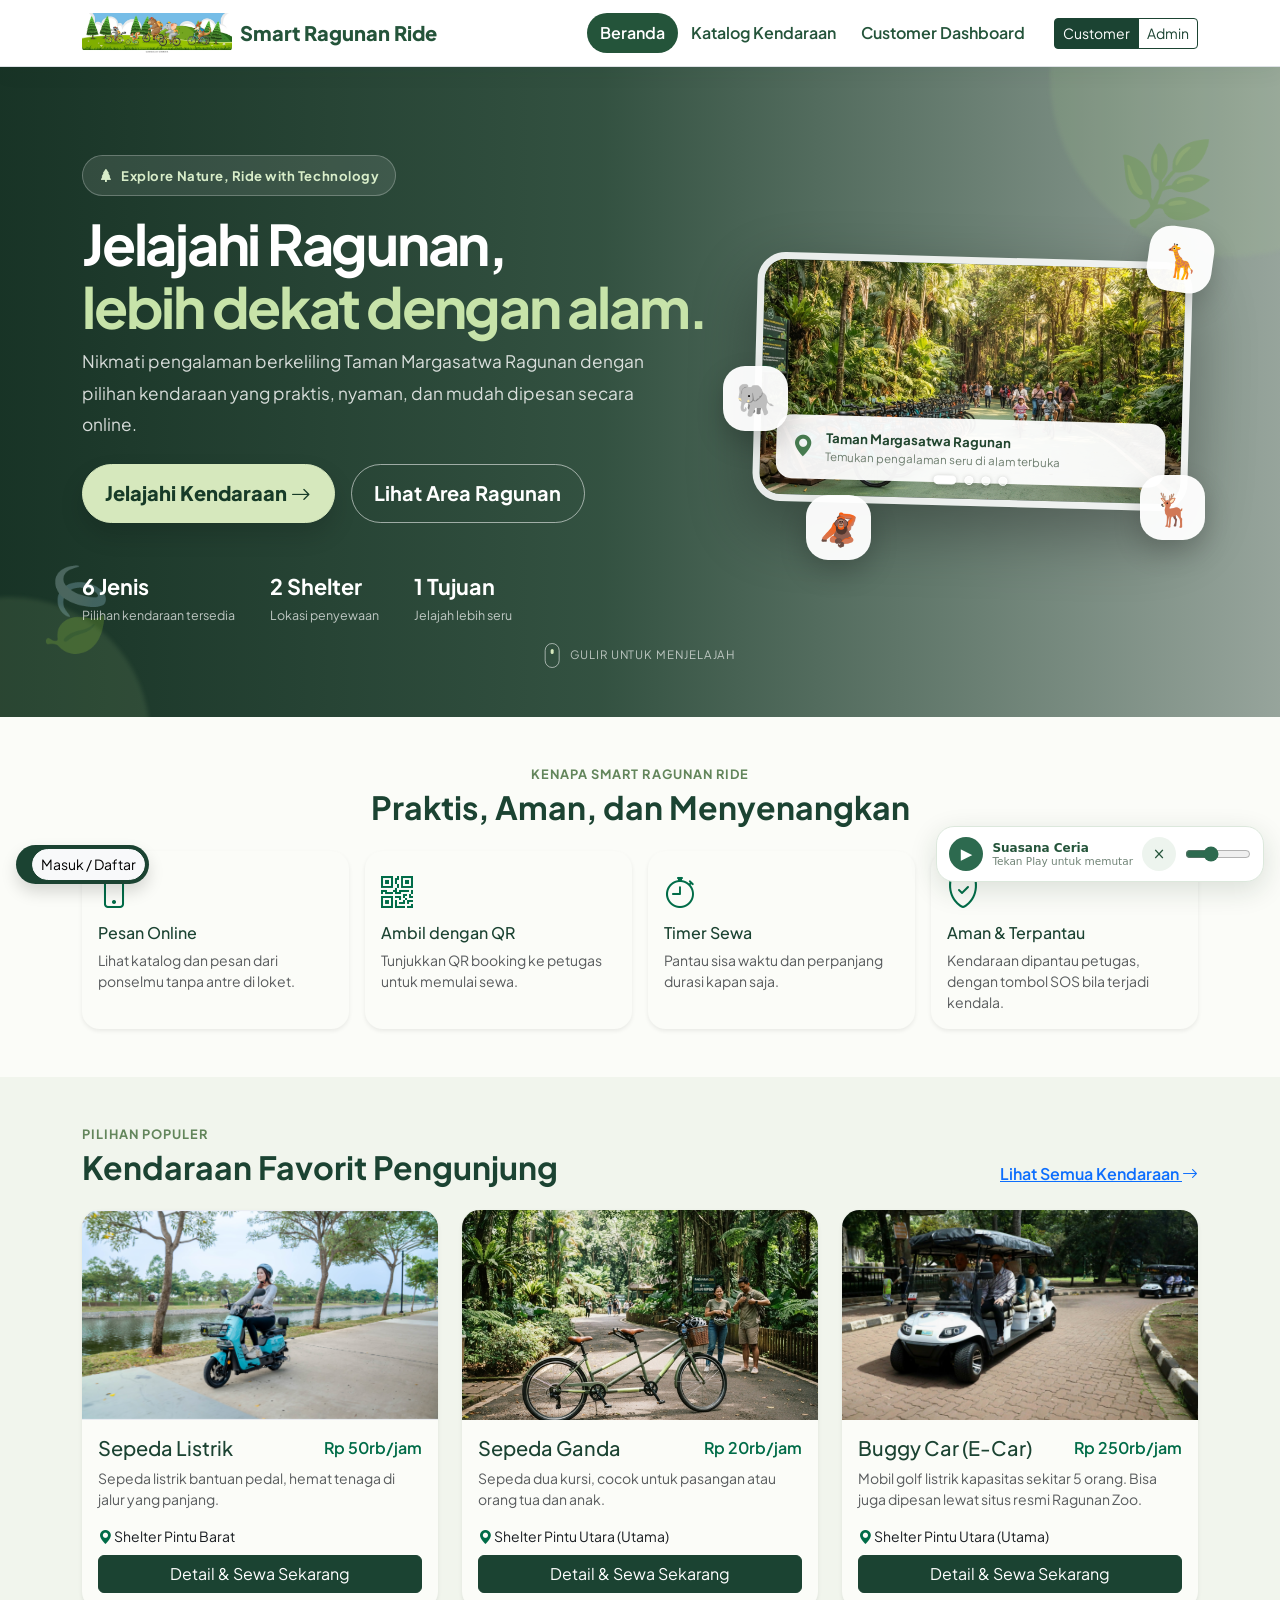
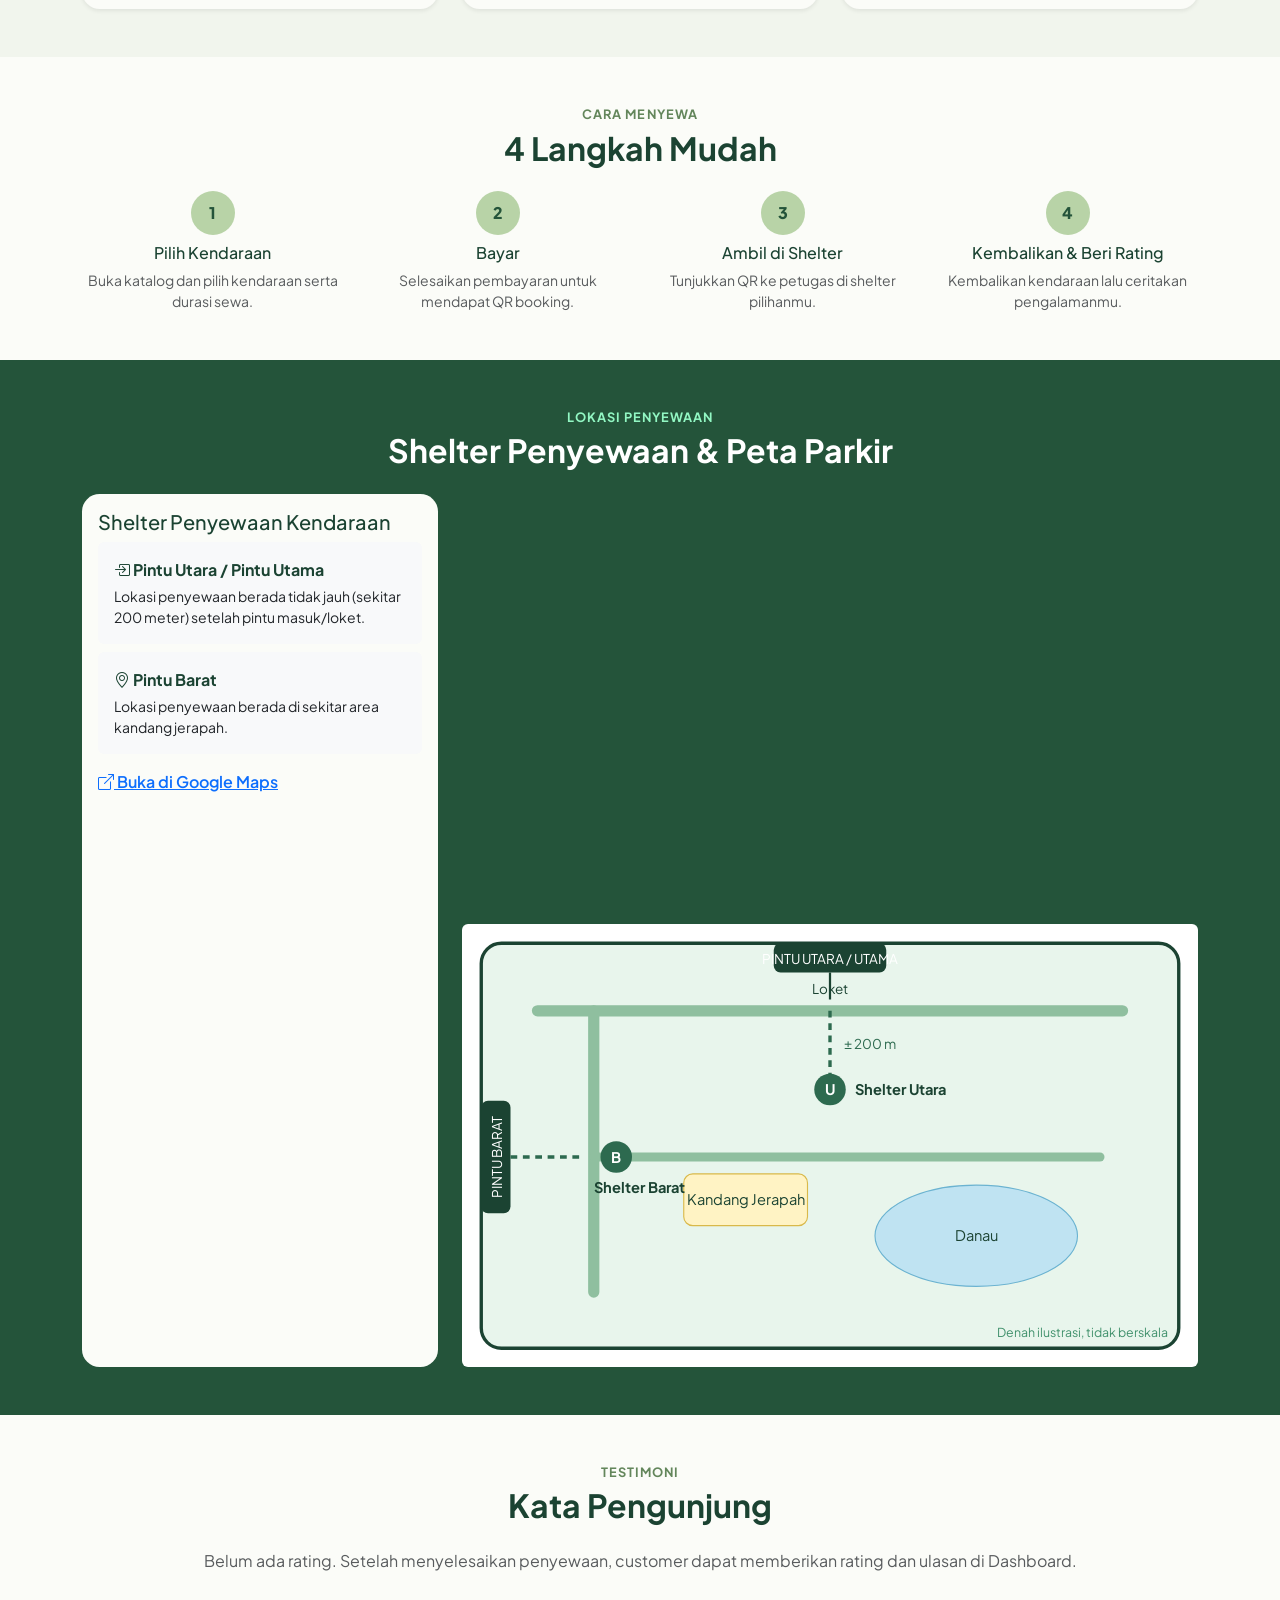
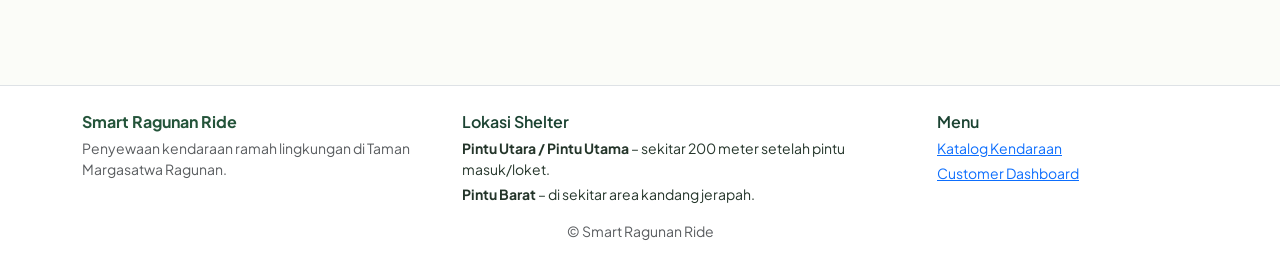
==== commit 0460d57c: "Upload Ragunan Smart Ride" ====
--- a/index.html
+++ b/index.html
@@ -56,7 +56,7 @@
             <a href="#peta-parkir" class="btn btn-hero-ghost btn-lg">Lihat Area Ragunan</a>
           </div>
           <div class="hero-stats mt-5">
-            <div><strong>9 Jenis</strong><span>Pilihan kendaraan</span></div>
+            <div><strong id="homeVehicleTypeCount">0 Jenis</strong><span>Pilihan kendaraan tersedia</span></div>
             <div><strong>2 Shelter</strong><span>Lokasi penyewaan</span></div>
             <div><strong>1 Tujuan</strong><span>Jelajah lebih seru</span></div>
           </div>
